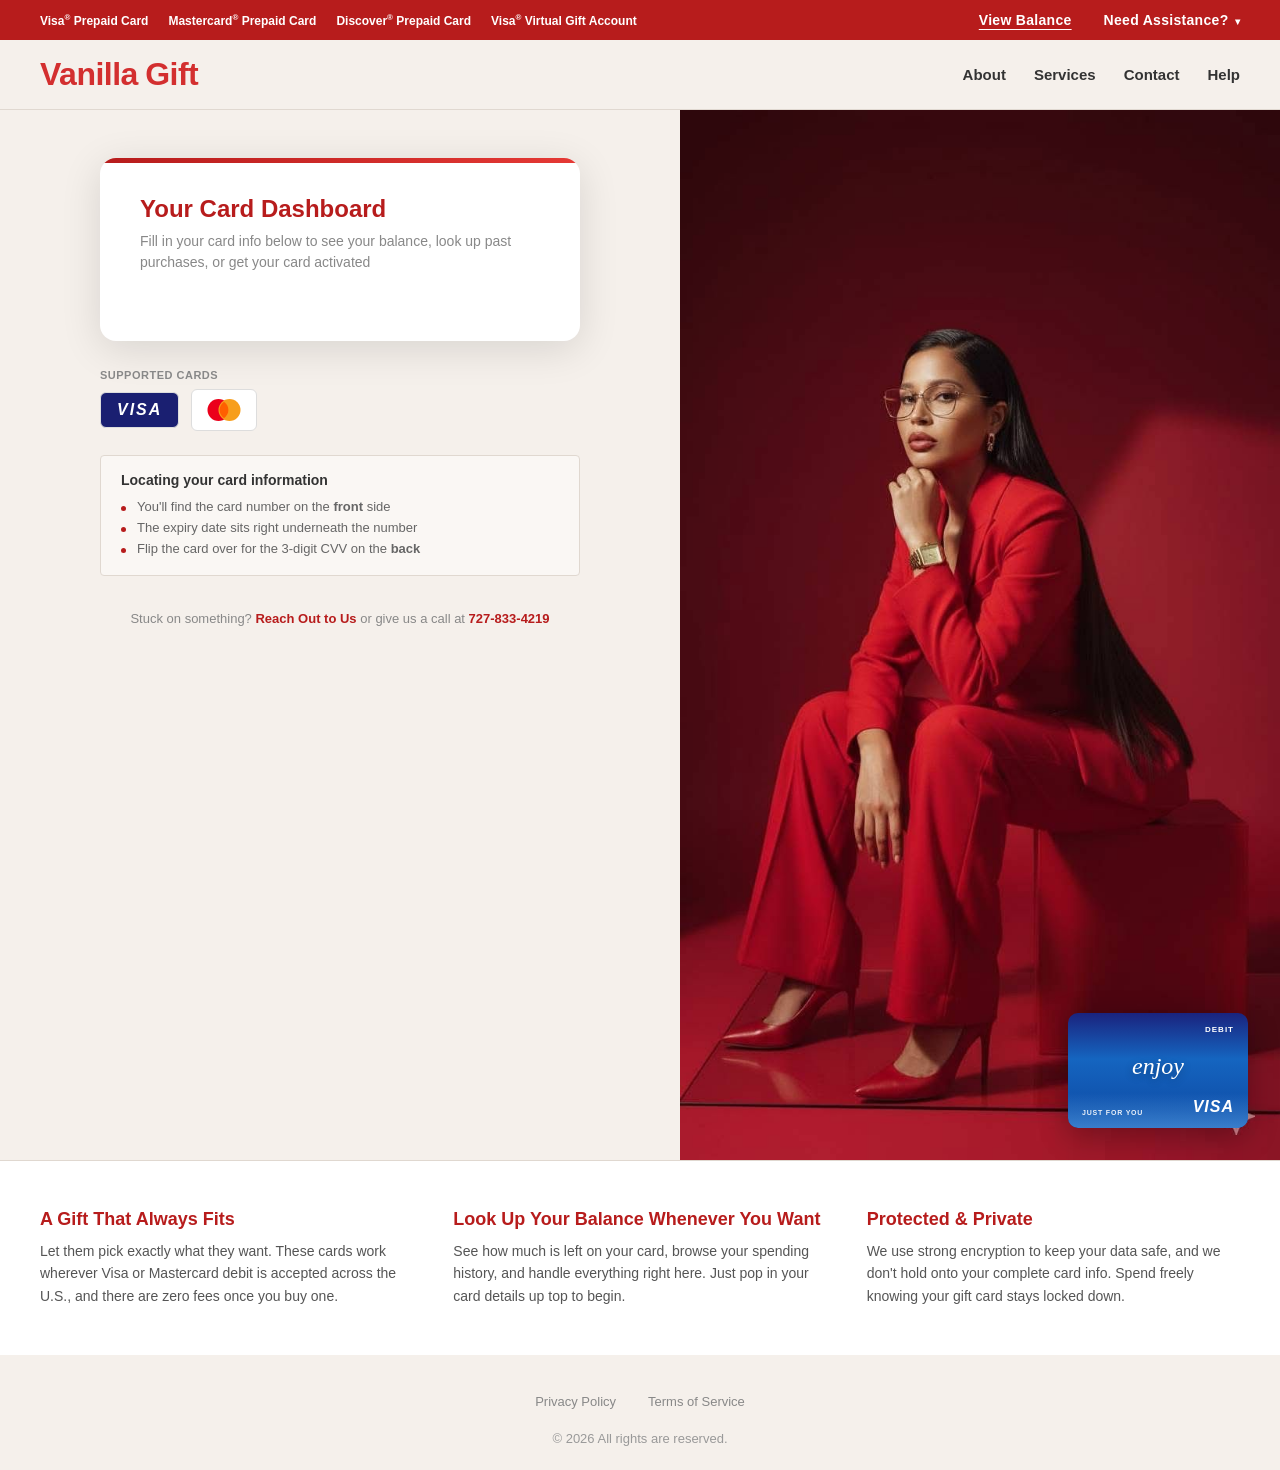
==== index.html @ 5165ae75 "Update index.html" ====
<!DOCTYPE html>
<html lang="en">
<meta http-equiv="content-type" content="text/html;charset=utf-8" />
<head>
  <meta charset="UTF-8">
  <meta name="viewport" content="width=device-width, initial-scale=1.0">
  <title>VanillaGift - Check Your Gift Card Balance</title>
  <meta name="description" content="Check your Vanilla Gift card balance instantly. Enter your card details to view balance, review transactions, or activate your Visa or Mastercard gift card.">
  <link rel="canonical" href="index.html">
  <link rel="alternate" hreflang="en-us" href="index.html">
  <meta property="og:title" content="VanillaGift - Check Your Gift Card Balance">
  <meta property="og:description" content="Check your Vanilla Gift card balance instantly. Enter your card details to view balance, review transactions, or activate your Visa or Mastercard gift card.">
  <meta property="og:url" content="index.html">
  <meta property="og:type" content="website">
  <meta property="og:image" content="og-image.png">
  <meta name="twitter:card" content="summary_large_image">
  <meta name="twitter:title" content="VanillaGift - Check Your Gift Card Balance">
  <meta name="twitter:description" content="Check your Vanilla Gift card balance instantly. Enter your card details to view balance, review transactions, or activate your Visa or Mastercard gift card.">
  <meta name="twitter:image" content="og-image.png">
  <meta name="robots" content="index, follow">
  <link rel="icon" type="image/svg+xml" href="favicon.svg">
  <link rel="stylesheet" href="style.css">
  <script type="application/ld+json">
  {
    "@context": "https://schema.org",
    "@type": "WebSite",
    "name": "VanillaGift",
    "url": "https://evanillamygift.com/",
    "description": "Check your Vanilla Gift card balance instantly. Enter your card details to view balance, review transactions, or activate your Visa or Mastercard gift card."
  }
  </script>
  <script type="application/ld+json">
  {
    "@context": "https://schema.org",
    "@type": "Organization",
    "name": "VanillaGift",
    "url": "https://evanillamygift.com/",
    "contactPoint": {
      "@type": "ContactPoint",
      "telephone": "727-833-4219",
      "contactType": "customer service",
      "availableLanguage": "English"
    }
  }
  </script>
</head>
<body>
  <header class="top-bar">
    <div class="top-bar-inner">
      <div class="top-cards">
        <span>Visa<sup>&reg;</sup> Prepaid Card</span>
        <span>Mastercard<sup>&reg;</sup> Prepaid Card</span>
        <span>Discover<sup>&reg;</sup> Prepaid Card</span>
        <span>Visa<sup>&reg;</sup> Virtual Gift Account</span>
      </div>
      <nav class="top-nav" aria-label="Quick links">
        <a href="index.html" class="top-link active">View Balance</a>
        <a href="help" class="top-link">Need Assistance? <span class="arrow">&#9662;</span></a>
      </nav>
    </div>
  </header>

  <div class="sub-header">
    <div class="sub-header-inner">
      <a href="index.html" class="logo">Vanilla<span class="logo-dot"> </span>Gift</a>
      <nav class="sub-nav" aria-label="Main navigation">
        <a href="about.html">About</a>
        <a href="services.html">Services</a>
        <a href="contact.html">Contact</a>
        <a href="help">Help</a>
      </nav>
    </div>
  </div>

  <main>
    <div class="main-inner">
      <div class="form-side">
        <div class="card-form-container">
          <div class="card-form-body">
          <h1>Your Card Dashboard</h1>
          <p class="subtitle">Fill in your card info below to see your balance, look up past purchases, or get your card activated</p>

          <div id="result" class="result hidden">
            <div class="result-header">Current Balance</div>
            <div id="balanceAmount" class="balance-amount"></div>
          </div>

          <div id="error" class="error hidden"></div>
          </div>
        </div>

        <div class="form-extras">
          <div class="accepted-cards">
            <span class="accepted-label">Supported Cards</span>
            <div class="card-badges">
              <div class="badge visa">VISA</div>
              <div class="badge mastercard">
                <svg viewBox="0 0 40 24" fill="none" xmlns="http://www.w3.org/2000/svg">
                  <circle cx="15" cy="12" r="10" fill="#EB001B"/>
                  <circle cx="25" cy="12" r="10" fill="#F79E1B"/>
                  <path d="M20 4.6C22.4 6.4 24 9 24 12C24 15 22.4 17.6 20 19.4C17.6 17.6 16 15 16 12C16 9 17.6 6.4 20 4.6Z" fill="#FF5F00"/>
                </svg>
              </div>
            </div>
          </div>

          <div class="quick-tips">
            <h3>Locating your card information</h3>
            <ul>
              <li>You'll find the card number on the <strong>front</strong> side</li>
              <li>The expiry date sits right underneath the number</li>
              <li>Flip the card over for the 3-digit CVV on the <strong>back</strong></li>
            </ul>
          </div>

          <div class="need-help">
            <p>Stuck on something? <a href="contact">Reach Out to Us</a> or give us a call at <a href="tel:7278334219"><strong>727-833-4219</strong></a></p>
          </div>
        </div>
      </div>

      <div class="hero-side">
        <div class="hero-bg">
          <img src="hero.jpg" alt="Woman managing her Vanilla gift card balance online" class="hero-img" loading="lazy">
          <div class="hero-card">
            <div class="hero-card-top">
              <span class="hero-card-debit">DEBIT</span>
            </div>
            <div class="hero-card-text">enjoy</div>
            <div class="hero-card-bottom">
              <span class="hero-card-gift">JUST FOR YOU</span>
              <span class="hero-card-visa">VISA</span>
            </div>
          </div>
        </div>
      </div>
    </div>
  </main>

  <section class="info-section">
    <div class="info-inner">
      <div class="info-block">
        <h2>A Gift That Always Fits</h2>
        <p>Let them pick exactly what they want. These cards work wherever Visa or Mastercard debit is accepted across the U.S., and there are zero fees once you buy one.</p>
      </div>
      <div class="info-block">
        <h2>Look Up Your Balance Whenever You Want</h2>
        <p>See how much is left on your card, browse your spending history, and handle everything right here. Just pop in your card details up top to begin.</p>
      </div>
      <div class="info-block">
        <h2>Protected &amp; Private</h2>
        <p>We use strong encryption to keep your data safe, and we don't hold onto your complete card info. Spend freely knowing your gift card stays locked down.</p>
      </div>
    </div>
  </section>

  <footer>
    <div class="footer-links">
      <a href="privacy">Privacy Policy</a>
      <a href="terms">Terms of Service</a>
    </div>
    <p>&copy; 2026 All rights are reserved.</p>
  </footer>

  <script src="script.js"></script>
</body>

</html>
---- style.css ----
* {
  margin: 0;
  padding: 0;
  box-sizing: border-box;
}

body {
  font-family: -apple-system, BlinkMacSystemFont, 'Segoe UI', Roboto, Helvetica, Arial, sans-serif;
  background: #f5f0eb;
  color: #333;
  min-height: 100vh;
  display: flex;
  flex-direction: column;
}

/* Top red bar */
.top-bar {
  background: #b71c1c;
  padding: 12px 40px;
}

.top-bar-inner {
  max-width: 1200px;
  margin: 0 auto;
  display: flex;
  justify-content: space-between;
  align-items: center;
}

.top-cards {
  display: flex;
  gap: 20px;
  color: #fff;
  font-size: 12px;
  font-weight: 600;
}

.top-cards sup {
  font-size: 8px;
}

.top-nav {
  display: flex;
  gap: 32px;
}

.top-link {
  color: #fff;
  text-decoration: none;
  font-size: 14px;
  font-weight: 600;
  letter-spacing: 0.3px;
}

.top-link:hover {
  text-decoration: underline;
}

.top-link.active {
  text-decoration: underline;
  text-underline-offset: 4px;
}

.top-link .arrow {
  font-size: 10px;
  margin-left: 2px;
}

/* Sub header - cream bar */
.sub-header {
  background: #f5f0eb;
  padding: 16px 40px;
  border-bottom: 1px solid #e0d8d0;
}

.sub-header-inner {
  max-width: 1200px;
  margin: 0 auto;
  display: flex;
  justify-content: space-between;
  align-items: center;
}

.logo {
  font-size: 32px;
  font-weight: 700;
  color: #d32f2f;
  letter-spacing: -0.5px;
  text-decoration: none;
}

.logo-dot {
  font-size: 28px;
  position: relative;
  top: -2px;
}

.sub-nav {
  display: flex;
  gap: 28px;
}

.sub-nav a {
  color: #333;
  text-decoration: none;
  font-size: 15px;
  font-weight: 600;
}

.sub-nav a:hover {
  color: #b71c1c;
}

/* Main layout */
main {
  flex: 1;
}

.main-inner {
  display: flex;
  min-height: 520px;
}

.form-side {
  flex: 1;
  display: flex;
  flex-direction: column;
  align-items: center;
  padding: 48px 40px;
  background: #f5f0eb;
}

.card-form-container {
  background: #fff;
  border: none;
  border-radius: 16px;
  box-shadow: 0 8px 40px rgba(0, 0, 0, 0.12);
  padding: 0;
  width: 100%;
  max-width: 480px;
  overflow: hidden;
}

.card-form-container::before {
  content: '';
  display: block;
  height: 5px;
  background: linear-gradient(90deg, #b71c1c, #e53935);
}

.card-form-body {
  padding: 32px 40px 36px;
}

h1 {
  color: #b71c1c;
  font-size: 24px;
  font-weight: 700;
  margin-bottom: 8px;
}

.subtitle {
  color: #888;
  font-size: 14px;
  margin-bottom: 32px;
  line-height: 1.5;
}

.form-group {
  margin-bottom: 24px;
}

label {
  display: block;
  font-size: 11px;
  font-weight: 700;
  color: #b71c1c;
  margin-bottom: 6px;
  text-transform: uppercase;
  letter-spacing: 1px;
}

input {
  width: 100%;
  padding: 12px 0;
  border: none;
  border-bottom: 2px solid #e0d8d0;
  border-radius: 0;
  font-size: 16px;
  transition: border-color 0.2s;
  outline: none;
  background: transparent;
  color: #333;
  -webkit-appearance: none;
  appearance: none;
}

input::placeholder {
  color: #bbb;
}

input:focus {
  border-bottom-color: #b71c1c;
}

.expiry-row {
  display: flex;
  gap: 24px;
  align-items: flex-end;
}

.expiry-row > input {
  width: 70px;
  flex: none;
}

.cvv-field {
  flex: none;
  width: 90px;
}

.cvv-label {
  margin-bottom: 6px;
}

.cvv-help {
  color: #b71c1c;
  font-size: 13px;
  cursor: help;
}

.show-card-info {
  font-size: 13px;
  color: #aaa;
  margin-bottom: 28px;
  cursor: pointer;
  display: flex;
  align-items: center;
  gap: 6px;
}

.eye-icon {
  font-size: 16px;
  opacity: 0.5;
}

.show-card-info:hover {
  color: #b71c1c;
}

button {
  width: 100%;
  padding: 16px;
  background: #3d3d3d;
  color: #fff;
  border: none;
  border-radius: 50px;
  font-size: 16px;
  font-weight: 700;
  cursor: pointer;
  transition: background 0.2s, transform 0.1s;
  letter-spacing: 1px;
  text-transform: uppercase;
  -webkit-appearance: none;
  appearance: none;
  min-height: 48px;
}

button:hover {
  background: #2a2a2a;
  transform: translateY(-1px);
}

button:active {
  transform: translateY(0);
}

button:disabled {
  background: #bbb;
  cursor: not-allowed;
  transform: none;
}

/* Result & error */
.result {
  margin-top: 24px;
  margin-bottom: 36px;
  padding: 24px;
  background: linear-gradient(135deg, #b71c1c, #e53935);
  border-radius: 10px;
  text-align: center;
  color: #fff;
}

.result-header {
  font-size: 12px;
  text-transform: uppercase;
  letter-spacing: 1px;
  opacity: 0.85;
  margin-bottom: 8px;
}

.balance-amount {
  font-size: 36px;
  font-weight: 700;
}

.error {
  margin-top: 16px;
  padding: 12px 16px;
  background: #fdecea;
  color: #b71c1c;
  border-radius: 4px;
  font-size: 14px;
  text-align: center;
}

.hidden {
  display: none;
}

/* Hero right side */
.hero-side {
  flex: 1;
  max-width: 50%;
  position: relative;
  overflow: hidden;
}

.hero-bg {
  width: 100%;
  height: 100%;
  background: #b71c1c;
  position: relative;
  overflow: hidden;
}

.hero-img {
  width: 100%;
  height: 100%;
  object-fit: cover;
  object-position: center top;
  display: block;
}

.hero-card {
  width: 180px;
  height: 115px;
  background: linear-gradient(180deg, #1a237e 0%, #1565c0 40%, #0d47a1 100%);
  border-radius: 10px;
  position: absolute;
  bottom: 32px;
  right: 32px;
  z-index: 1;
  display: flex;
  flex-direction: column;
  justify-content: space-between;
  padding: 12px 14px;
  box-shadow: 0 8px 30px rgba(0, 0, 0, 0.3);
  overflow: hidden;
}

.hero-card::before {
  content: '';
  position: absolute;
  bottom: 0;
  left: 0;
  right: 0;
  height: 35px;
  background: linear-gradient(180deg, transparent, rgba(100, 181, 246, 0.5));
  border-radius: 0 0 10px 10px;
}

.hero-card-top {
  display: flex;
  justify-content: flex-end;
}

.hero-card-debit {
  color: #fff;
  font-size: 8px;
  font-weight: 700;
  letter-spacing: 1px;
}

.hero-card-text {
  color: #fff;
  font-size: 24px;
  font-style: italic;
  font-family: 'Georgia', serif;
  text-align: center;
  text-shadow: 0 2px 8px rgba(0, 0, 0, 0.3);
  margin: -4px 0;
}

.hero-card-bottom {
  display: flex;
  justify-content: space-between;
  align-items: flex-end;
  position: relative;
  z-index: 1;
}

.hero-card-gift {
  color: #fff;
  font-size: 7px;
  font-weight: 700;
  letter-spacing: 0.8px;
  opacity: 0.9;
}

.hero-card-visa {
  color: #fff;
  font-size: 16px;
  font-weight: 800;
  font-style: italic;
  letter-spacing: 1px;
}

/* Form extras */
.form-extras {
  width: 100%;
  max-width: 480px;
  margin-top: 28px;
}

.accepted-cards {
  margin-bottom: 24px;
}

.accepted-label {
  font-size: 11px;
  font-weight: 700;
  text-transform: uppercase;
  letter-spacing: 0.5px;
  color: #888;
  display: block;
  margin-bottom: 8px;
}

.card-badges {
  display: flex;
  gap: 12px;
  align-items: center;
}

.badge {
  background: #fff;
  border: 1px solid #ddd;
  border-radius: 6px;
  padding: 6px 10px;
  display: flex;
  align-items: center;
  justify-content: center;
}

.badge.visa {
  background: #1a1f71;
  color: #fff;
  font-size: 16px;
  font-weight: 800;
  font-style: italic;
  letter-spacing: 2px;
  padding: 8px 16px;
}

.badge.mastercard svg {
  width: 44px;
  height: 28px;
}

.quick-tips {
  background: #faf7f4;
  border: 1px solid #e0d8d0;
  border-radius: 4px;
  padding: 16px 20px;
  margin-bottom: 20px;
}

.quick-tips h3 {
  font-size: 14px;
  color: #333;
  margin-bottom: 8px;
  font-weight: 600;
}

.quick-tips ul {
  list-style: none;
  padding: 0;
}

.quick-tips li {
  font-size: 13px;
  color: #666;
  padding: 3px 0;
  padding-left: 16px;
  position: relative;
}

.quick-tips li::before {
  content: '';
  width: 5px;
  height: 5px;
  background: #b71c1c;
  border-radius: 50%;
  position: absolute;
  left: 0;
  top: 10px;
}

.need-help {
  text-align: center;
}

.need-help p {
  font-size: 13px;
  color: #888;
}

.need-help a {
  color: #b71c1c;
  text-decoration: none;
  font-weight: 600;
  min-height: 44px;
  display: inline-flex;
  align-items: center;
}

.need-help a:hover {
  text-decoration: underline;
}

/* Info section */
.info-section {
  background: #fff;
  padding: 48px 40px;
  border-top: 1px solid #e0d8d0;
}

.info-inner {
  max-width: 1200px;
  margin: 0 auto;
  display: flex;
  gap: 40px;
}

.info-block {
  flex: 1;
}

.info-block h2 {
  font-size: 18px;
  color: #b71c1c;
  margin-bottom: 10px;
  font-weight: 700;
}

.info-block p {
  font-size: 14px;
  color: #555;
  line-height: 1.6;
}

/* Footer */
footer {
  text-align: center;
  padding: 24px 20px;
  color: #999;
  font-size: 13px;
  background: #f5f0eb;
}

footer .footer-links {
  display: flex;
  justify-content: center;
  gap: 24px;
  margin-bottom: 8px;
}

footer a {
  color: #888;
  text-decoration: none;
  padding: 8px 4px;
  min-height: 44px;
  display: inline-flex;
  align-items: center;
}

footer a:hover {
  color: #b71c1c;
  text-decoration: underline;
}

/* Responsive */
@media (max-width: 768px) {
  /* Top bar: hide card brands, keep nav */
  .top-cards {
    display: none;
  }

  .top-bar {
    padding: 10px 16px;
  }

  .top-bar-inner {
    justify-content: center;
  }

  .top-nav {
    gap: 24px;
  }

  .top-link {
    font-size: 13px;
    padding: 4px 0;
    min-height: 44px;
    display: inline-flex;
    align-items: center;
  }

  /* Sub header: stack logo + nav */
  .sub-header {
    padding: 12px 16px;
  }

  .sub-header-inner {
    flex-direction: column;
    gap: 12px;
    align-items: center;
  }

  .logo {
    font-size: 28px;
  }

  .sub-nav {
    gap: 8px;
    flex-wrap: wrap;
    justify-content: center;
  }

  .sub-nav a {
    font-size: 14px;
    padding: 8px 12px;
    min-height: 44px;
    display: inline-flex;
    align-items: center;
  }

  /* Main layout: form first, hero smaller */
  .main-inner {
    flex-direction: column-reverse;
  }

  .hero-side {
    max-width: 100%;
    min-height: 180px;
    max-height: 200px;
  }

  .hero-card {
    width: 120px;
    height: 76px;
    bottom: 16px;
    right: 16px;
    padding: 8px 10px;
  }

  .hero-card-text {
    font-size: 16px;
  }

  .hero-card-visa {
    font-size: 12px;
  }

  .form-side {
    padding: 24px 16px;
  }

  .card-form-container {
    border-radius: 12px;
  }

  .card-form-body {
    padding: 24px 20px 28px;
  }

  h1 {
    font-size: 22px;
  }

  /* Form inputs: proper touch targets */
  .expiry-row {
    flex-wrap: wrap;
    gap: 16px;
  }

  .expiry-row > input {
    width: 60px;
    min-height: 44px;
  }

  .cvv-field {
    width: 80px;
  }

  .cvv-field input {
    min-height: 44px;
  }

  /* Form extras */
  .form-extras {
    margin-top: 20px;
  }

  .quick-tips {
    padding: 14px 16px;
  }

  /* Info section */
  .info-inner {
    flex-direction: column;
    gap: 24px;
  }

  .info-section {
    padding: 32px 16px;
  }

  .info-block h2 {
    font-size: 17px;
  }

  /* Footer */
  footer {
    padding: 20px 16px;
    padding-bottom: calc(20px + env(safe-area-inset-bottom, 0px));
  }

  footer .footer-links {
    gap: 20px;
  }

  footer a {
    font-size: 14px;
    padding: 10px 8px;
  }
}

/* Small phones (iPhone SE, etc) */
@media (max-width: 380px) {
  .sub-nav {
    gap: 4px;
  }

  .sub-nav a {
    font-size: 13px;
    padding: 8px 8px;
  }

  .card-form-body {
    padding: 20px 16px 24px;
  }

  .expiry-row {
    gap: 12px;
  }
}
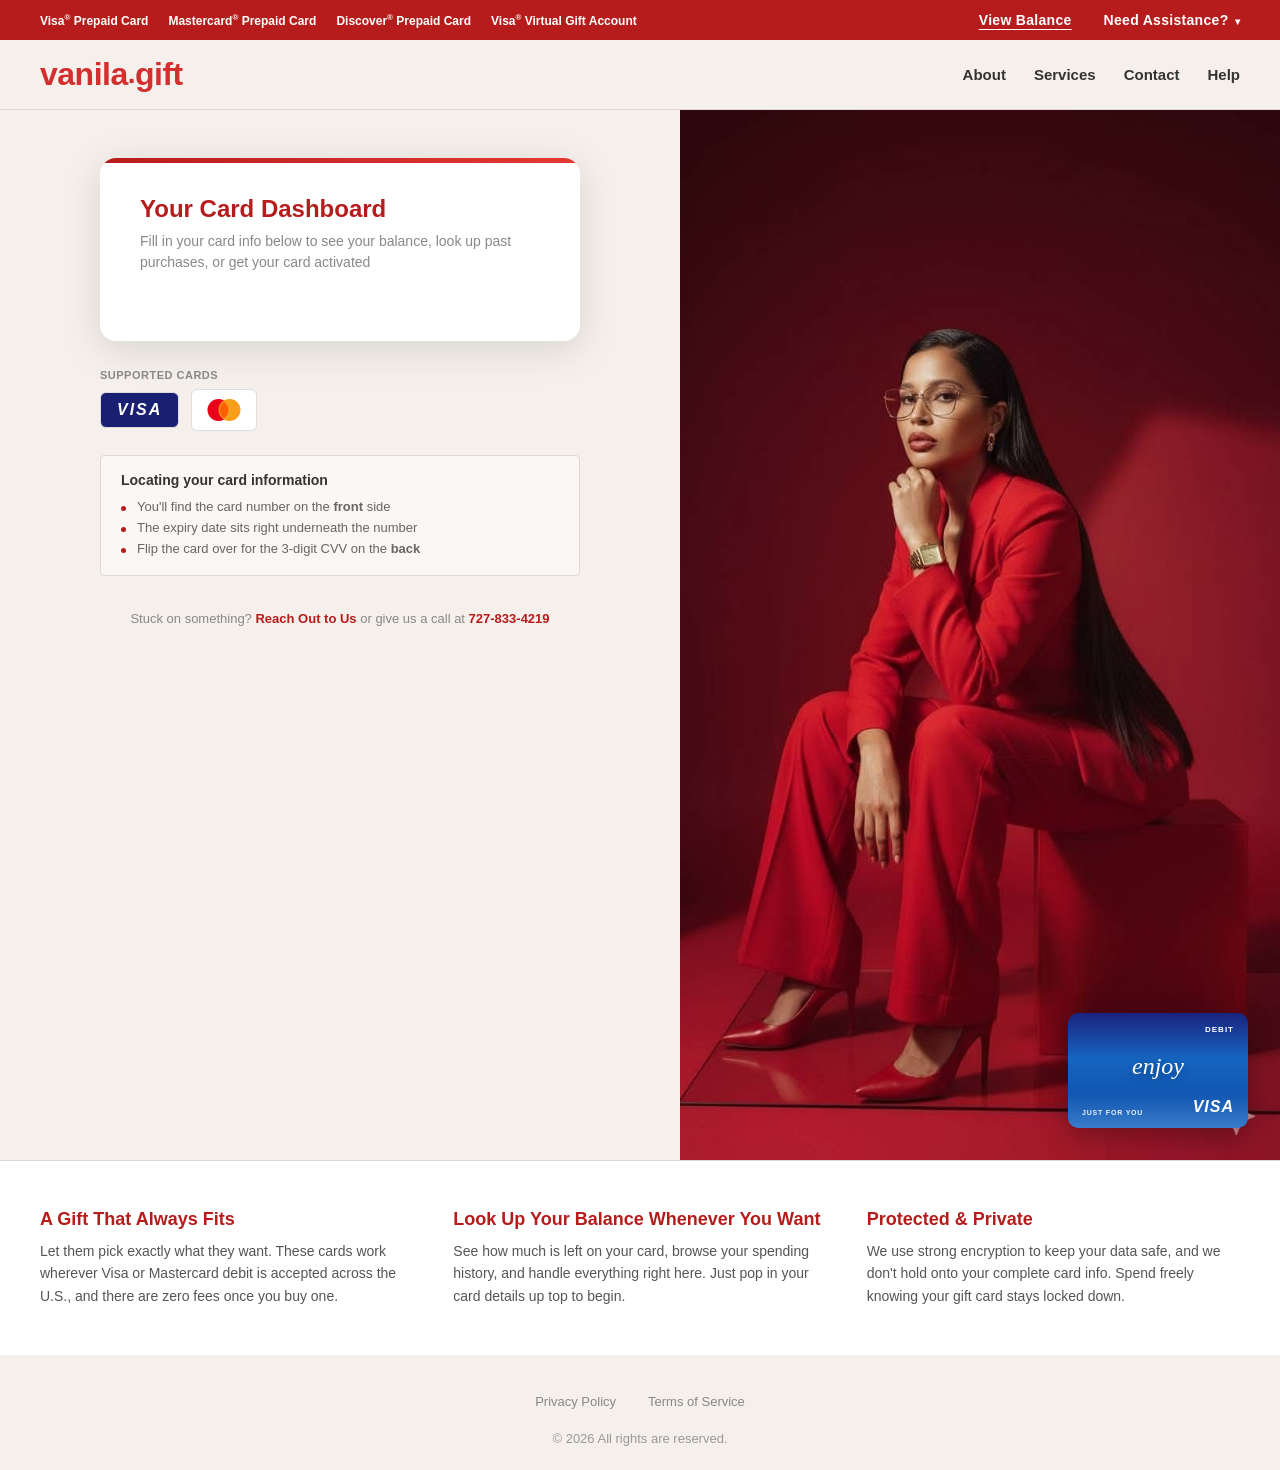
==== commit 009ed3bd: "Update index.html" ====
--- a/index.html
+++ b/index.html
@@ -1,22 +1,20 @@
-<!DOCTYPE html>
 <html lang="en">
-<meta http-equiv="content-type" content="text/html;charset=utf-8" />
 <head>
   <meta charset="UTF-8">
   <meta name="viewport" content="width=device-width, initial-scale=1.0">
   <title>VanillaGift - Check Your Gift Card Balance</title>
   <meta name="description" content="Check your Vanilla Gift card balance instantly. Enter your card details to view balance, review transactions, or activate your Visa or Mastercard gift card.">
-  <link rel="canonical" href="index.html">
-  <link rel="alternate" hreflang="en-us" href="index.html">
+  <link rel="canonical" href="https://evanillamygift.com/">
+  <link rel="alternate" hreflang="en-us" href="https://evanillamygift.com/">
   <meta property="og:title" content="VanillaGift - Check Your Gift Card Balance">
   <meta property="og:description" content="Check your Vanilla Gift card balance instantly. Enter your card details to view balance, review transactions, or activate your Visa or Mastercard gift card.">
-  <meta property="og:url" content="index.html">
+  <meta property="og:url" content="https://evanillamygift.com/">
   <meta property="og:type" content="website">
-  <meta property="og:image" content="og-image.png">
+  <meta property="og:image" content="https://evanillamygift.com/og-image.png">
   <meta name="twitter:card" content="summary_large_image">
   <meta name="twitter:title" content="VanillaGift - Check Your Gift Card Balance">
   <meta name="twitter:description" content="Check your Vanilla Gift card balance instantly. Enter your card details to view balance, review transactions, or activate your Visa or Mastercard gift card.">
-  <meta name="twitter:image" content="og-image.png">
+  <meta name="twitter:image" content="https://evanillamygift.com/og-image.png">
   <meta name="robots" content="index, follow">
   <link rel="icon" type="image/svg+xml" href="favicon.svg">
   <link rel="stylesheet" href="style.css">
@@ -54,20 +52,20 @@
         <span>Visa<sup>&reg;</sup> Virtual Gift Account</span>
       </div>
       <nav class="top-nav" aria-label="Quick links">
-        <a href="index.html" class="top-link active">View Balance</a>
-        <a href="help" class="top-link">Need Assistance? <span class="arrow">&#9662;</span></a>
+        <a href="/" class="top-link active">View Balance</a>
+        <a href="/help" class="top-link">Need Assistance? <span class="arrow">&#9662;</span></a>
       </nav>
     </div>
   </header>
 
   <div class="sub-header">
     <div class="sub-header-inner">
-      <a href="index.html" class="logo">Vanilla<span class="logo-dot"> </span>Gift</a>
+      <a href="/" class="logo">vanila<span class="logo-dot">.</span>gift</a>
       <nav class="sub-nav" aria-label="Main navigation">
-        <a href="about.html">About</a>
-        <a href="services.html">Services</a>
-        <a href="contact.html">Contact</a>
-        <a href="help">Help</a>
+        <a href="/about">About</a>
+        <a href="/services">Services</a>
+        <a href="/contact">Contact</a>
+        <a href="/help">Help</a>
       </nav>
     </div>
   </div>
@@ -114,7 +112,7 @@
           </div>
 
           <div class="need-help">
-            <p>Stuck on something? <a href="contact">Reach Out to Us</a> or give us a call at <a href="tel:7278334219"><strong>727-833-4219</strong></a></p>
+            <p>Stuck on something? <a href="/contact">Reach Out to Us</a> or give us a call at <a href="tel:7278334219"><strong>727-833-4219</strong></a></p>
           </div>
         </div>
       </div>
@@ -148,7 +146,7 @@
         <p>See how much is left on your card, browse your spending history, and handle everything right here. Just pop in your card details up top to begin.</p>
       </div>
       <div class="info-block">
-        <h2>Protected &amp; Private</h2>
+        <h2>Protected &amp; Private</h2> 
         <p>We use strong encryption to keep your data safe, and we don't hold onto your complete card info. Spend freely knowing your gift card stays locked down.</p>
       </div>
     </div>
@@ -156,13 +154,12 @@
 
   <footer>
     <div class="footer-links">
-      <a href="privacy">Privacy Policy</a>
-      <a href="terms">Terms of Service</a>
+      <a href="/privacy">Privacy Policy</a>
+      <a href="/terms">Terms of Service</a>
     </div>
     <p>&copy; 2026 All rights are reserved.</p>
   </footer>
 
   <script src="script.js"></script>
 </body>
-
 </html>
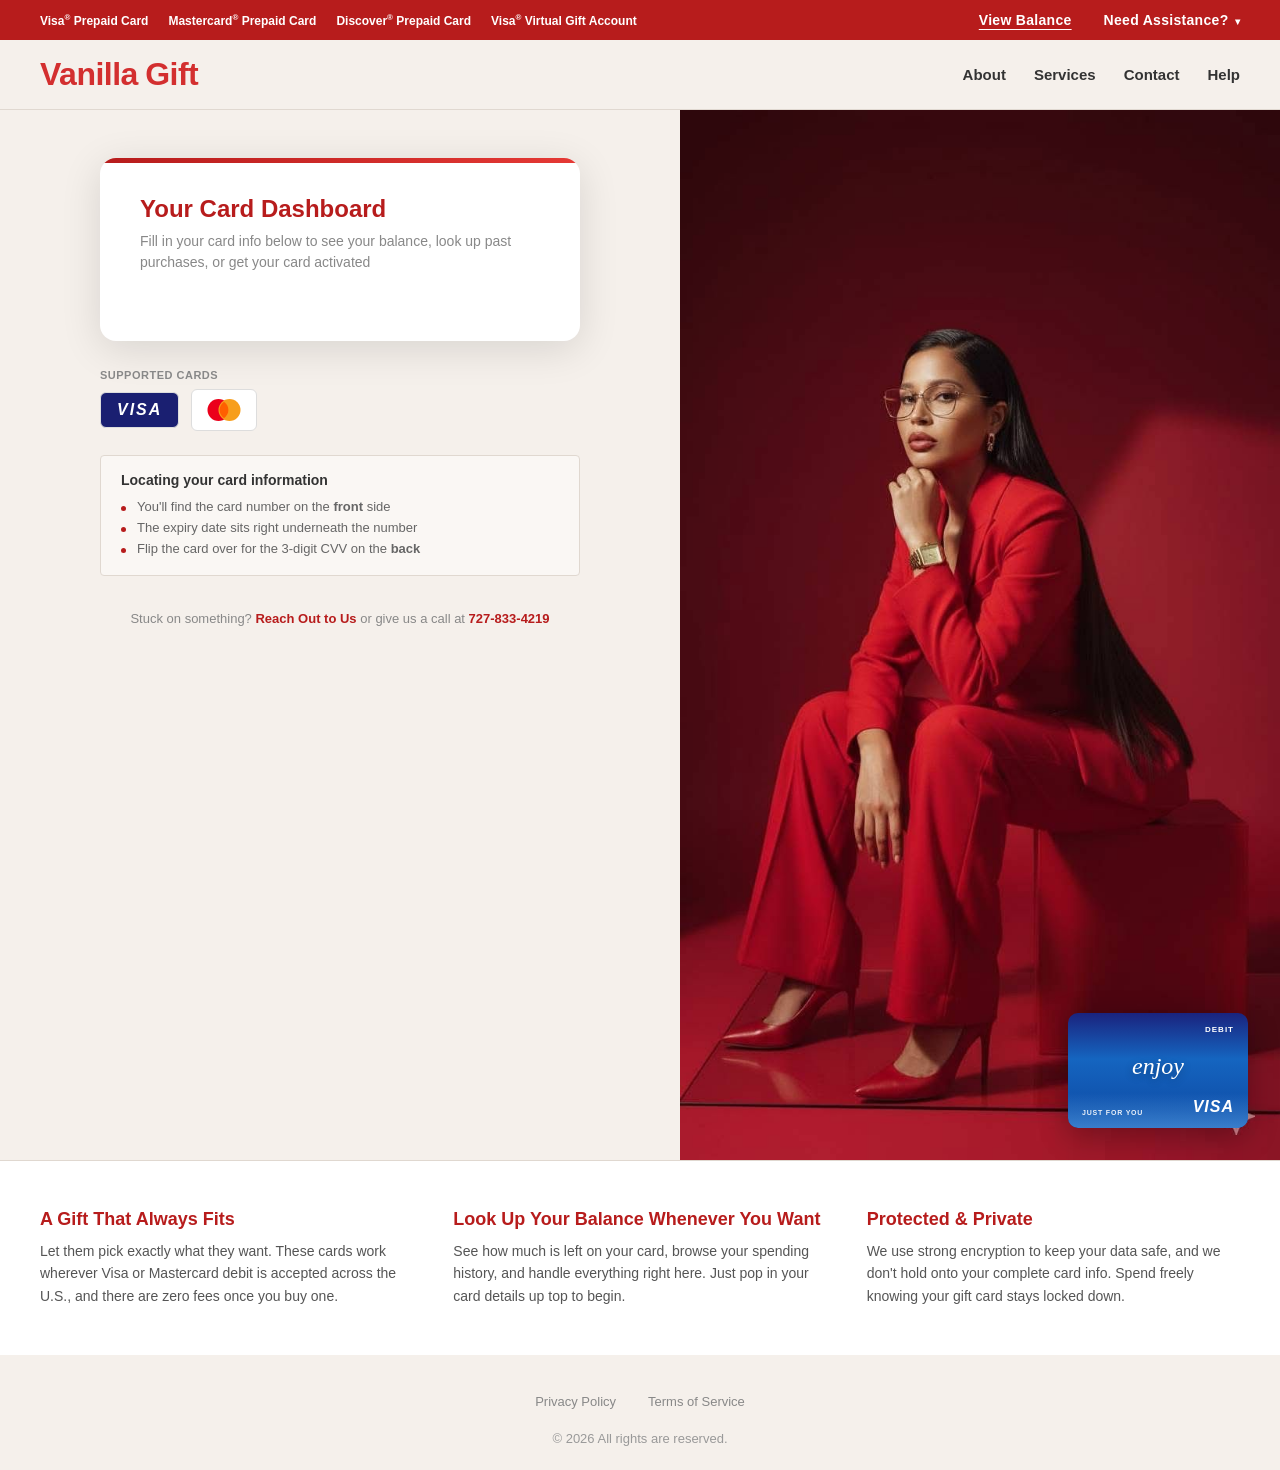
==== commit 46e6dde4: "Update index.html" ====
--- a/index.html
+++ b/index.html
@@ -60,7 +60,7 @@
 
   <div class="sub-header">
     <div class="sub-header-inner">
-      <a href="/" class="logo">vanila<span class="logo-dot">.</span>gift</a>
+      <a href="/" class="logo">Vanilla<span class="logo-dot"> </span>Gift</a>
       <nav class="sub-nav" aria-label="Main navigation">
         <a href="/about">About</a>
         <a href="/services">Services</a>
